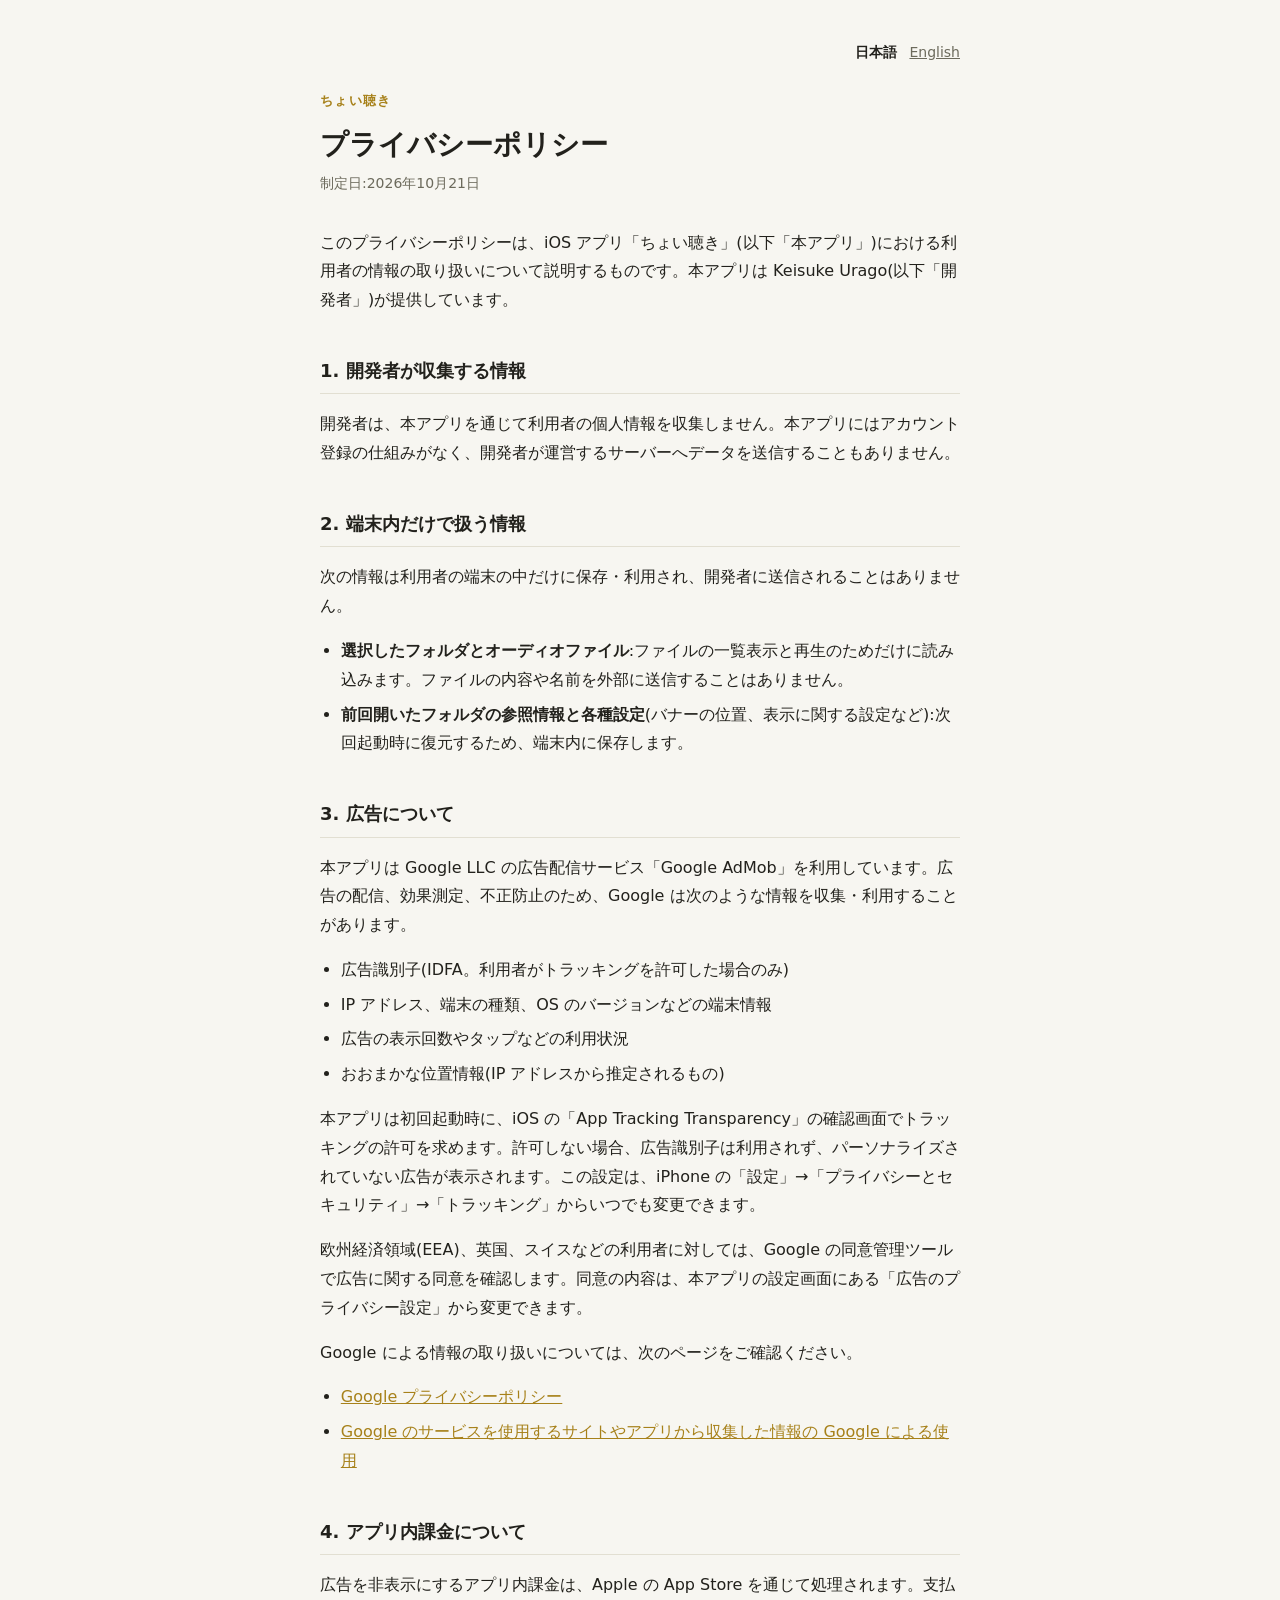
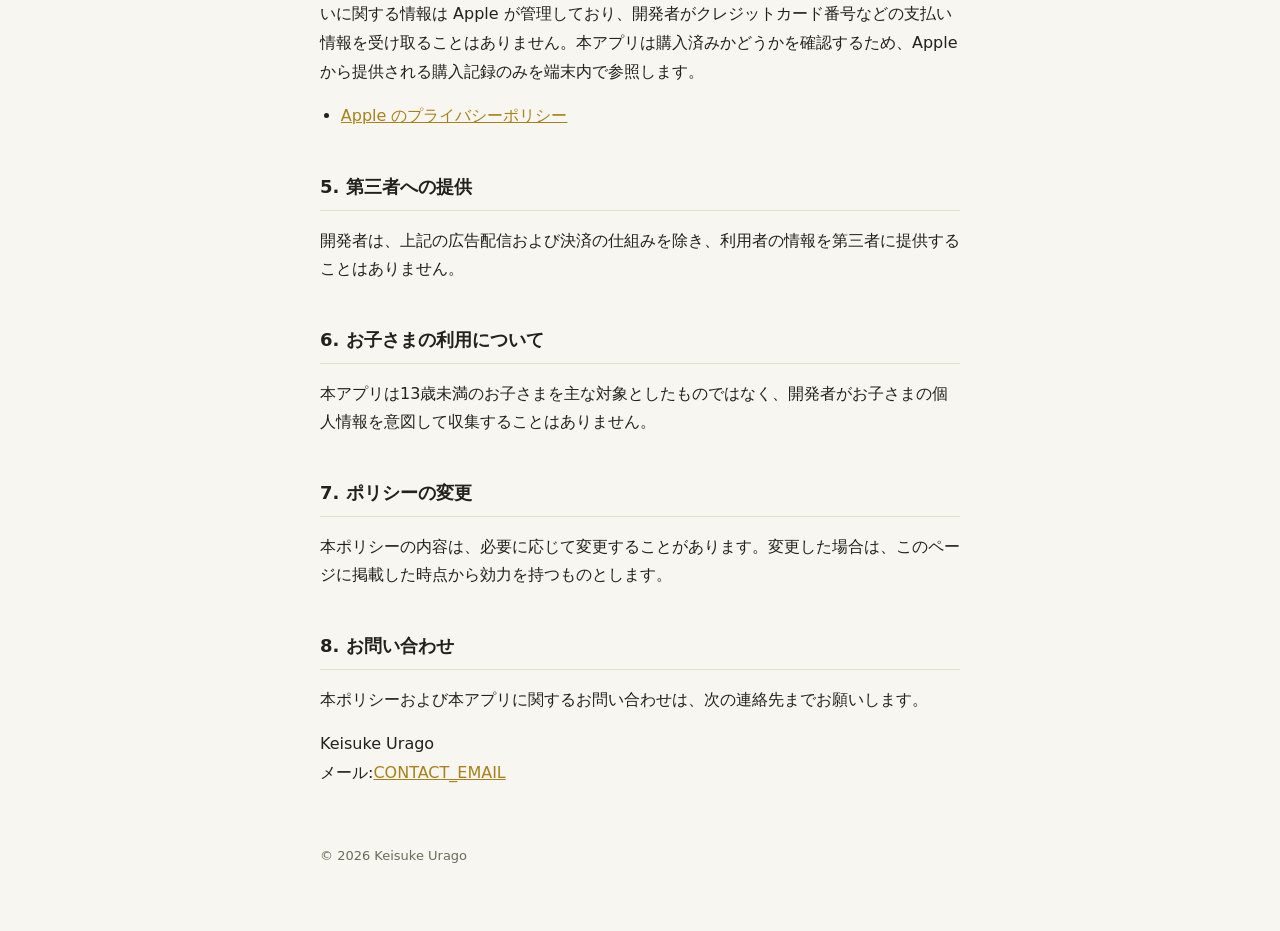
==== products/choikiki/privacy/index.html @ 6b8a1f76 "add privacy policy of Choikiki." ====
<!doctype html>
<html lang="ja">
<head>
<meta charset="utf-8">
<meta name="viewport" content="width=device-width, initial-scale=1, viewport-fit=cover">
<title>プライバシーポリシー | ちょい聴き</title>
<link rel="stylesheet" href="style.css">
</head>
<body>
<main>
  <nav class="lang"><a href="./" aria-current="page">日本語</a><a href="en.html" hreflang="en">English</a></nav>

  <p class="app">ちょい聴き</p>
  <h1>プライバシーポリシー</h1>
  <p class="date">制定日:2026年10月21日</p>

  <p>このプライバシーポリシーは、iOS アプリ「ちょい聴き」(以下「本アプリ」)における利用者の情報の取り扱いについて説明するものです。本アプリは Keisuke Urago(以下「開発者」)が提供しています。</p>

  <h2>1. 開発者が収集する情報</h2>
  <p>開発者は、本アプリを通じて利用者の個人情報を収集しません。本アプリにはアカウント登録の仕組みがなく、開発者が運営するサーバーへデータを送信することもありません。</p>

  <h2>2. 端末内だけで扱う情報</h2>
  <p>次の情報は利用者の端末の中だけに保存・利用され、開発者に送信されることはありません。</p>
  <ul>
    <li><strong>選択したフォルダとオーディオファイル</strong>:ファイルの一覧表示と再生のためだけに読み込みます。ファイルの内容や名前を外部に送信することはありません。</li>
    <li><strong>前回開いたフォルダの参照情報と各種設定</strong>(バナーの位置、表示に関する設定など):次回起動時に復元するため、端末内に保存します。</li>
  </ul>

  <h2>3. 広告について</h2>
  <p>本アプリは Google LLC の広告配信サービス「Google AdMob」を利用しています。広告の配信、効果測定、不正防止のため、Google は次のような情報を収集・利用することがあります。</p>
  <ul>
    <li>広告識別子(IDFA。利用者がトラッキングを許可した場合のみ)</li>
    <li>IP アドレス、端末の種類、OS のバージョンなどの端末情報</li>
    <li>広告の表示回数やタップなどの利用状況</li>
    <li>おおまかな位置情報(IP アドレスから推定されるもの)</li>
  </ul>
  <p>本アプリは初回起動時に、iOS の「App Tracking Transparency」の確認画面でトラッキングの許可を求めます。許可しない場合、広告識別子は利用されず、パーソナライズされていない広告が表示されます。この設定は、iPhone の「設定」→「プライバシーとセキュリティ」→「トラッキング」からいつでも変更できます。</p>
  <p>欧州経済領域(EEA)、英国、スイスなどの利用者に対しては、Google の同意管理ツールで広告に関する同意を確認します。同意の内容は、本アプリの設定画面にある「広告のプライバシー設定」から変更できます。</p>
  <p>Google による情報の取り扱いについては、次のページをご確認ください。</p>
  <ul>
    <li><a href="https://policies.google.com/privacy?hl=ja">Google プライバシーポリシー</a></li>
    <li><a href="https://policies.google.com/technologies/partner-sites?hl=ja">Google のサービスを使用するサイトやアプリから収集した情報の Google による使用</a></li>
  </ul>

  <h2>4. アプリ内課金について</h2>
  <p>広告を非表示にするアプリ内課金は、Apple の App Store を通じて処理されます。支払いに関する情報は Apple が管理しており、開発者がクレジットカード番号などの支払い情報を受け取ることはありません。本アプリは購入済みかどうかを確認するため、Apple から提供される購入記録のみを端末内で参照します。</p>
  <ul>
    <li><a href="https://www.apple.com/jp/legal/privacy/">Apple のプライバシーポリシー</a></li>
  </ul>

  <h2>5. 第三者への提供</h2>
  <p>開発者は、上記の広告配信および決済の仕組みを除き、利用者の情報を第三者に提供することはありません。</p>

  <h2>6. お子さまの利用について</h2>
  <p>本アプリは13歳未満のお子さまを主な対象としたものではなく、開発者がお子さまの個人情報を意図して収集することはありません。</p>

  <h2>7. ポリシーの変更</h2>
  <p>本ポリシーの内容は、必要に応じて変更することがあります。変更した場合は、このページに掲載した時点から効力を持つものとします。</p>

  <h2>8. お問い合わせ</h2>
  <p>本ポリシーおよび本アプリに関するお問い合わせは、次の連絡先までお願いします。</p>
  <p>Keisuke Urago<br>メール:<a href="mailto:CONTACT_EMAIL">CONTACT_EMAIL</a></p>

  <footer>© 2026 Keisuke Urago</footer>
</main>
</body>
</html>
---- products/choikiki/privacy/style.css ----
:root {
  --bg: #f7f6f1; --fg: #22211c; --muted: #6c6a5c; --line: #e2dfd2; --accent: #a7811a;
  --font: "Hiragino Sans", "Noto Sans JP", -apple-system, system-ui, sans-serif;
}
@media (prefers-color-scheme: dark) {
  :root { --bg: #151512; --fg: #ecebe3; --muted: #9d9984; --line: #2f2d26; --accent: #e0bc4f; color-scheme: dark; }
}
* { box-sizing: border-box; }
body { margin: 0; background: var(--bg); color: var(--fg); font-family: var(--font); font-size: 16px; line-height: 1.8; }
main { max-width: 680px; margin: 0 auto; padding: 40px max(20px, env(safe-area-inset-left)) 64px max(20px, env(safe-area-inset-right)); }
nav.lang { display: flex; justify-content: flex-end; gap: 12px; font-size: 14px; }
nav.lang a { color: var(--muted); }
nav.lang a[aria-current] { color: var(--fg); font-weight: 700; text-decoration: none; }
.app { font-size: 13px; letter-spacing: .1em; color: var(--accent); font-weight: 700; margin-top: 24px; }
h1 { font-size: 28px; line-height: 1.35; margin: 4px 0 8px; text-wrap: balance; }
.date { color: var(--muted); font-size: 14px; margin: 0 0 32px; }
h2 { font-size: 18px; margin: 40px 0 8px; padding-bottom: 6px; border-bottom: 1px solid var(--line); }
ul { padding-left: 1.3em; }
li + li { margin-top: 6px; }
a { color: var(--accent); overflow-wrap: anywhere; }
footer { margin-top: 56px; color: var(--muted); font-size: 13px; }
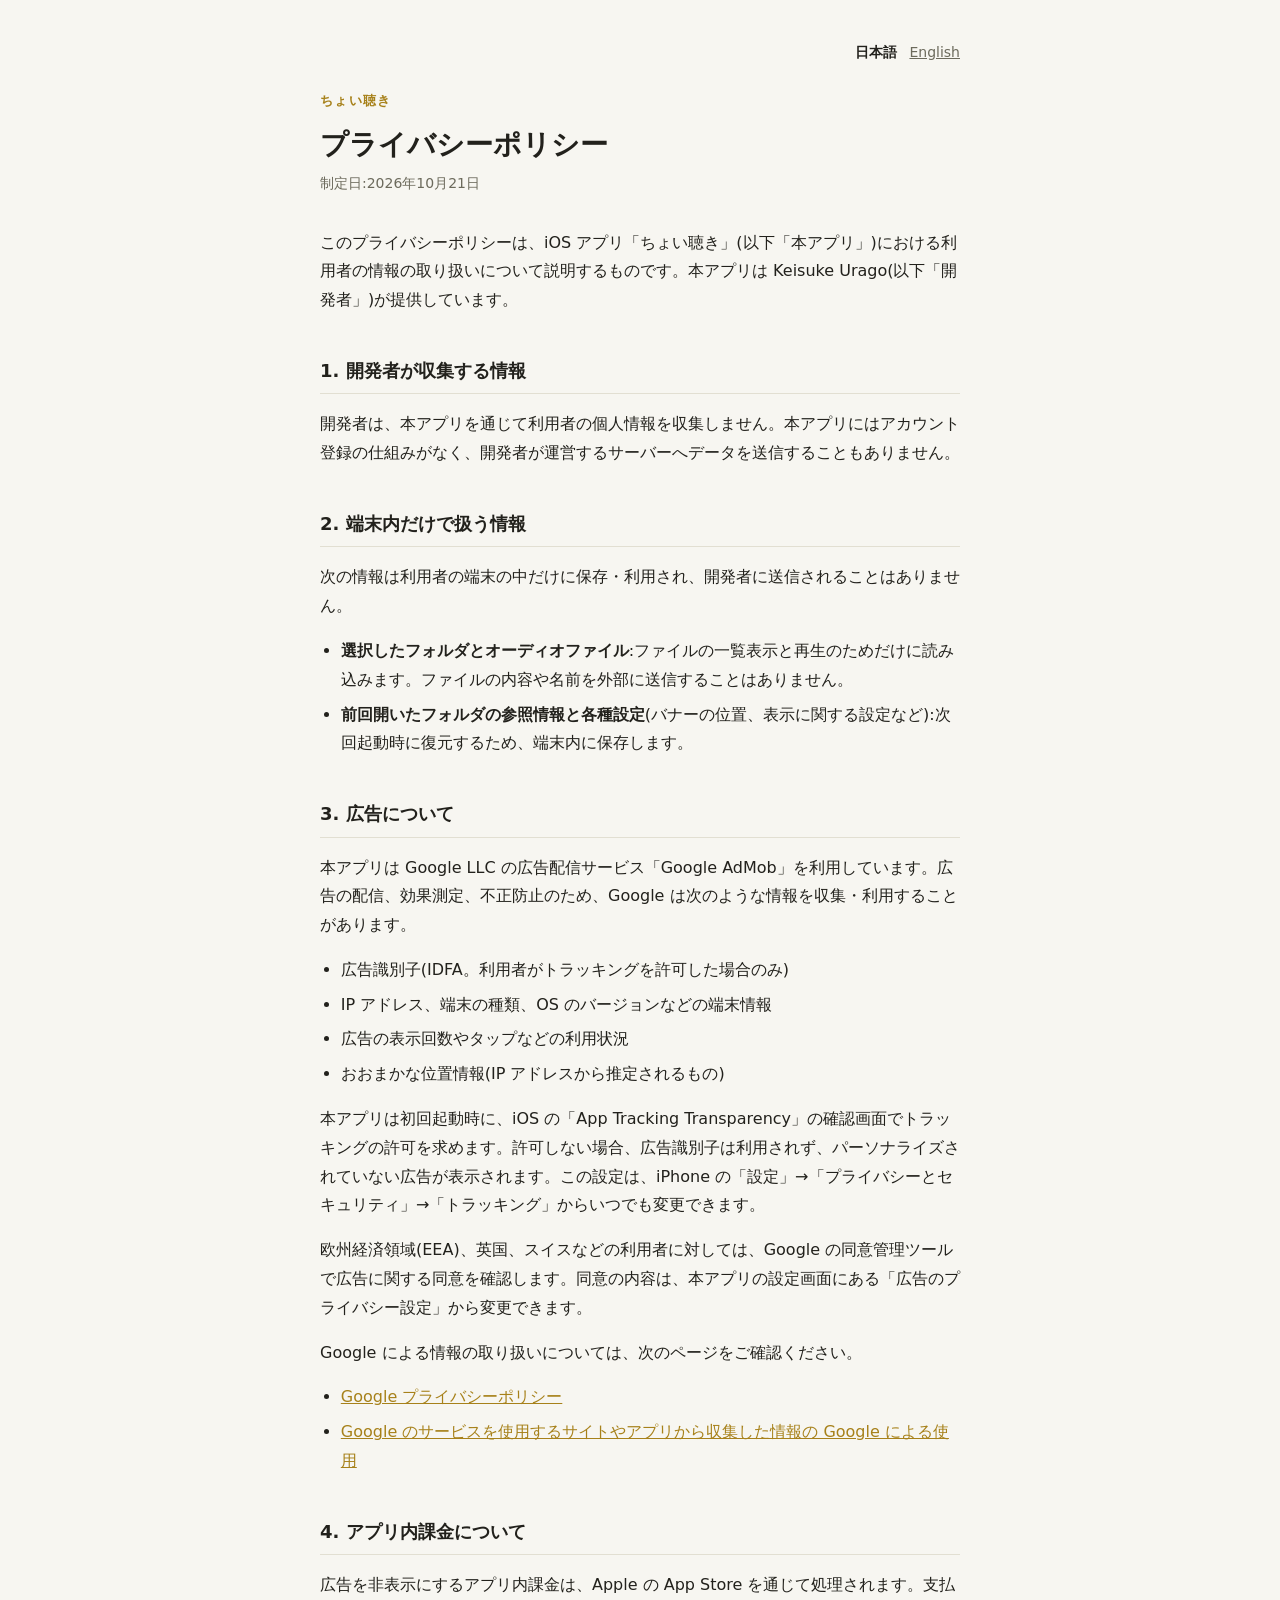
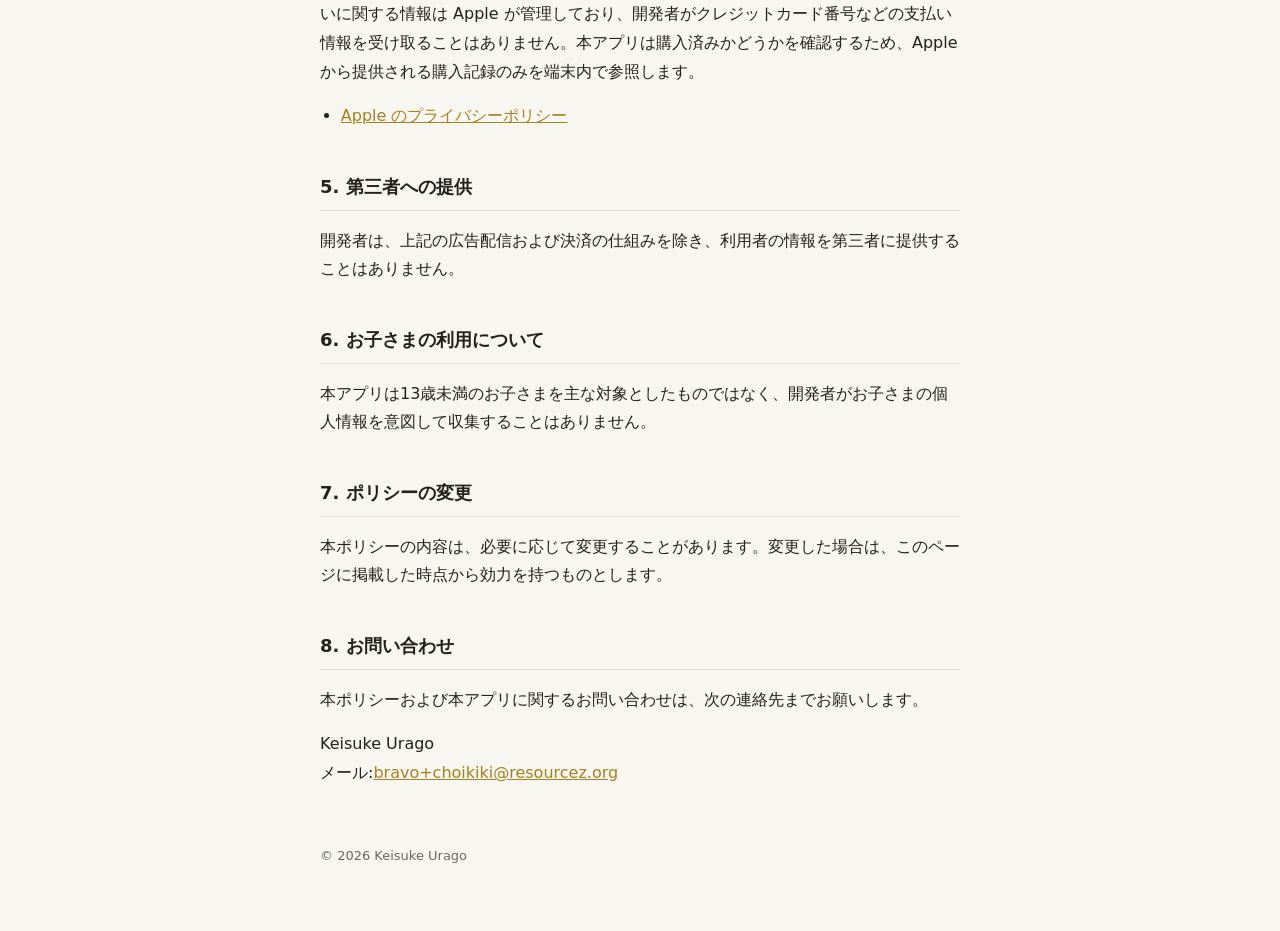
==== commit 7884638c: "fix: email address. (choikiki privacy policy)" ====
--- a/products/choikiki/privacy/index.html
+++ b/products/choikiki/privacy/index.html
@@ -59,7 +59,7 @@
 
   <h2>8. お問い合わせ</h2>
   <p>本ポリシーおよび本アプリに関するお問い合わせは、次の連絡先までお願いします。</p>
-  <p>Keisuke Urago<br>メール:<a href="mailto:CONTACT_EMAIL">CONTACT_EMAIL</a></p>
+  <p>Keisuke Urago<br>メール:<a href="mailto:bravo+choikiki@resourcez.org?subject=Choikiki%E5%95%8F%E3%81%84%E5%90%88%E3%82%8F%E3%81%9B">bravo+choikiki@resourcez.org</a></p>
 
   <footer>© 2026 Keisuke Urago</footer>
 </main>
